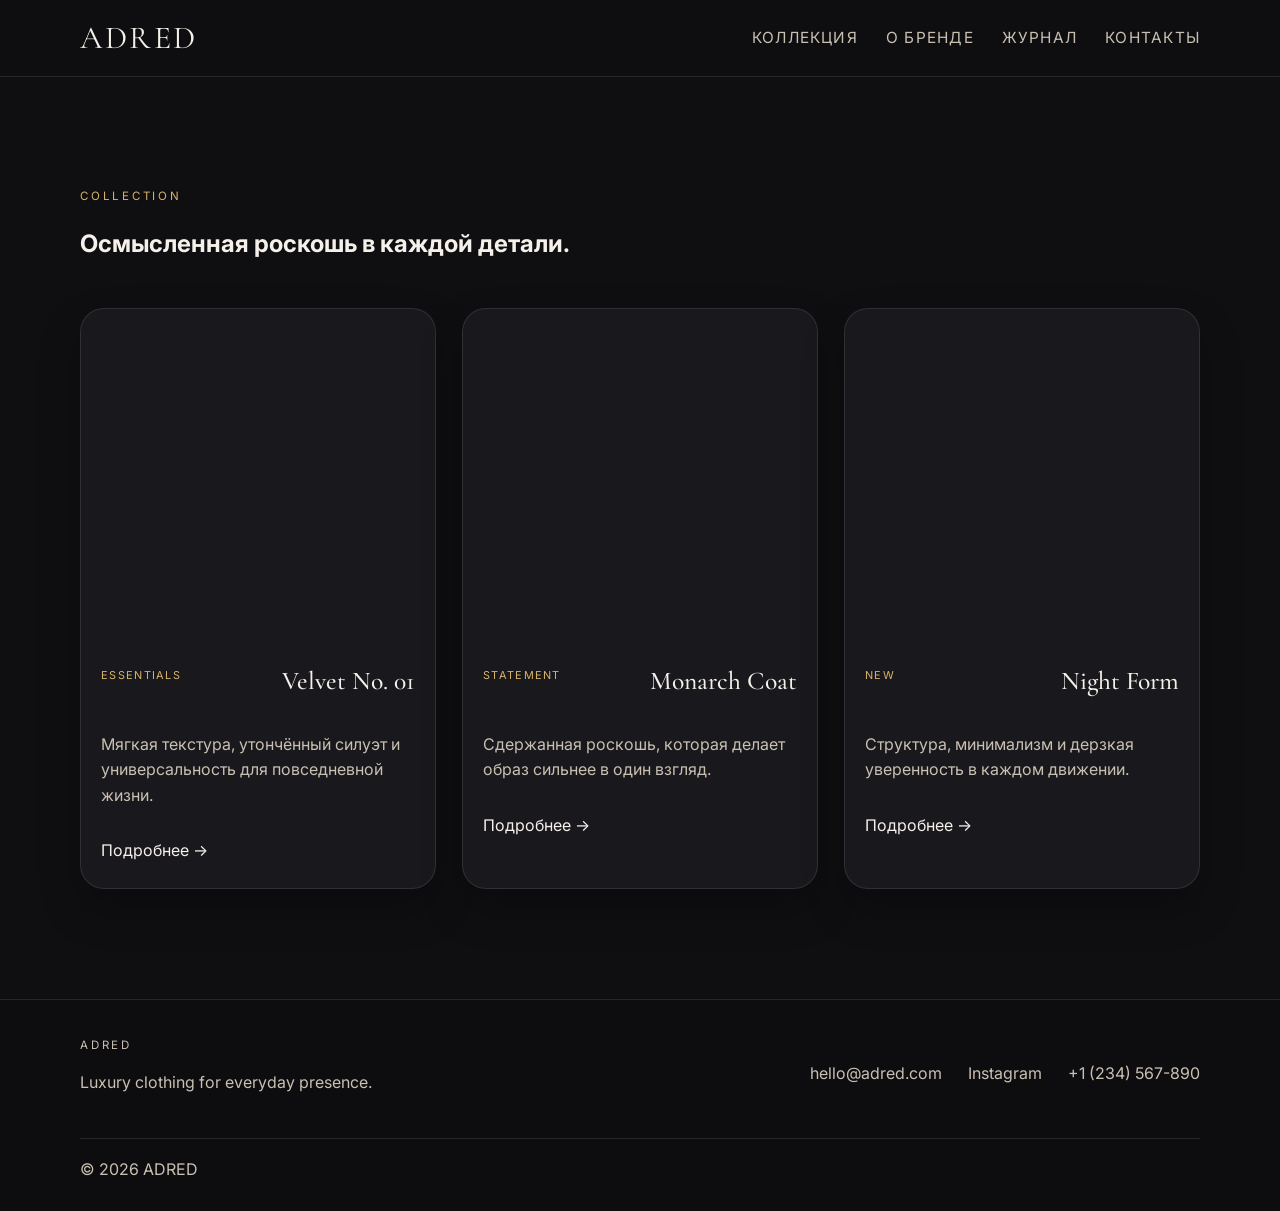
==== about.html @ 73dd9aaa "Create a multi-page luxury storefront for ADRED with dedicated collection and product pages." ====
<!DOCTYPE html>
<html lang="ru">
  <head>
    <meta charset="UTF-8" />
    <meta name="viewport" content="width=device-width, initial-scale=1.0" />
    <title>ADRED | Коллекция</title>
    <link rel="preconnect" href="https://fonts.googleapis.com" />
    <link rel="preconnect" href="https://fonts.gstatic.com" crossorigin />
    <link
      href="https://fonts.googleapis.com/css2?family=Cormorant+Garamond:wght@400;500;600;700&family=Inter:wght@400;500;600;700&display=swap"
      rel="stylesheet"
    />
    <link rel="stylesheet" href="styles.css" />
  </head>
  <body>
    <header class="site-header">
      <div class="container nav-wrap">
        <a href="index.html" class="brand" aria-label="ADRED home">ADRED</a>
        <nav class="main-nav" aria-label="Main navigation">
          <a href="collection.html">Коллекция</a>
          <a href="about.html">О бренде</a>
          <a href="journal.html">Журнал</a>
          <a href="contact.html">Контакты</a>
        </nav>
        <button class="nav-toggle" aria-label="Toggle menu" aria-expanded="false">
          <span></span>
          <span></span>
          <span></span>
        </button>
      </div>
    </header>

    <main class="page-shell">
      <section class="section-spacing">
        <div class="container">
          <div class="section-heading page-header">
            <p class="eyebrow">Collection</p>
            <h1>Осмысленная роскошь в каждой детали.</h1>
          </div>

          <div class="product-grid product-grid-page">
            <article class="product-card">
              <div class="product-image image-one"></div>
              <div class="product-info">
                <div>
                  <span class="tag">Essentials</span>
                  <h3>Velvet No. 01</h3>
                </div>
                <p>Мягкая текстура, утончённый силуэт и универсальность для повседневной жизни.</p>
                <a href="product-velvet.html" class="text-link">Подробнее →</a>
              </div>
            </article>

            <article class="product-card">
              <div class="product-image image-two"></div>
              <div class="product-info">
                <div>
                  <span class="tag">Statement</span>
                  <h3>Monarch Coat</h3>
                </div>
                <p>Сдержанная роскошь, которая делает образ сильнее в один взгляд.</p>
                <a href="product-monarch.html" class="text-link">Подробнее →</a>
              </div>
            </article>

            <article class="product-card">
              <div class="product-image image-three"></div>
              <div class="product-info">
                <div>
                  <span class="tag">New</span>
                  <h3>Night Form</h3>
                </div>
                <p>Структура, минимализм и дерзкая уверенность в каждом движении.</p>
                <a href="product-night.html" class="text-link">Подробнее →</a>
              </div>
            </article>
          </div>
        </div>
      </section>
    </main>

    <footer class="site-footer">
      <div class="container footer-wrap">
        <div>
          <p class="eyebrow white">ADRED</p>
          <p>Luxury clothing for everyday presence.</p>
        </div>
        <div class="footer-links">
          <a href="mailto:hello@adred.com">hello@adred.com</a>
          <a href="https://instagram.com" target="_blank" rel="noreferrer">Instagram</a>
          <a href="tel:+1234567890">+1 (234) 567-890</a>
        </div>
      </div>
      <div class="container footer-bottom">
        <span>© <span id="year"></span> ADRED</span>
      </div>
    </footer>

    <script src="script.js"></script>
  </body>
</html>
---- styles.css ----
:root {
  --bg: #0f0f12;
  --panel: #17171b;
  --panel-soft: #19181d;
  --text: #f5f1ea;
  --muted: #c9c0b2;
  --gold: #d8b36a;
  --gold-soft: rgba(216, 179, 106, 0.2);
  --line: rgba(255, 255, 255, 0.1);
  --shadow: rgba(0, 0, 0, 0.25);
}

* {
  box-sizing: border-box;
}

html {
  scroll-behavior: smooth;
}

body {
  margin: 0;
  background: var(--bg);
  color: var(--text);
  font-family: "Inter", sans-serif;
  line-height: 1.6;
}

a {
  color: inherit;
  text-decoration: none;
}

img {
  max-width: 100%;
  display: block;
}

.container {
  width: min(1120px, calc(100% - 40px));
  margin: 0 auto;
}

.section-spacing {
  padding: 110px 0;
}

.site-header {
  position: sticky;
  top: 0;
  z-index: 20;
  backdrop-filter: blur(12px);
  background: rgba(15, 15, 18, 0.7);
  border-bottom: 1px solid var(--line);
}

.nav-wrap {
  display: flex;
  align-items: center;
  justify-content: space-between;
  min-height: 76px;
}

.brand {
  font-family: "Cormorant Garamond", serif;
  font-size: clamp(2rem, 2vw, 2.6rem);
  letter-spacing: 0.08em;
  color: var(--text);
}

.main-nav {
  display: flex;
  gap: 28px;
  align-items: center;
  color: var(--muted);
  font-size: 0.96rem;
  letter-spacing: 0.08em;
  text-transform: uppercase;
}

.main-nav a {
  transition: color 0.25s ease;
}

.main-nav a:hover,
.main-nav a:focus-visible {
  color: var(--text);
}

.nav-toggle {
  display: none;
  width: 46px;
  height: 46px;
  padding: 0;
  background: transparent;
  border: 1px solid var(--line);
  border-radius: 8px;
  cursor: pointer;
}

.nav-toggle span {
  display: block;
  width: 22px;
  height: 2px;
  background: var(--text);
  margin: 5px auto;
  border-radius: 10px;
}

.hero {
  position: relative;
  min-height: 700px;
  display: flex;
  align-items: center;
  background-image: url("https://images.unsplash.com/photo-1529139574466-a303027c1d8b?auto=format&fit=crop&w=1600&q=80");
  background-size: cover;
  background-position: center;
}

.hero-overlay {
  position: absolute;
  inset: 0;
  background: linear-gradient(90deg, rgba(12, 12, 15, 0.85), rgba(12, 12, 15, 0.38));
}

.hero-inner {
  position: relative;
  z-index: 1;
  padding: 80px 0 70px;
}

.hero-copy {
  max-width: 620px;
}

.eyebrow {
  margin: 0 0 12px;
  color: var(--gold);
  font-size: 0.72rem;
  letter-spacing: 0.24em;
  text-transform: uppercase;
}

.white {
  color: var(--text);
}

.hero h1,
.section-heading h2,
.story-copy h2 {
  margin: 0;
  font-family: "Cormorant Garamond", serif;
  font-weight: 600;
  letter-spacing: -0.02em;
  line-height: 0.98;
}

.hero h1 {
  font-size: clamp(3.2rem, 6vw, 6rem);
  max-width: 630px;
}

.lead {
  max-width: 560px;
  margin: 20px 0 0;
  color: var(--muted);
  font-size: 1.05rem;
}

.hero-actions {
  display: flex;
  flex-wrap: wrap;
  gap: 18px;
  margin-top: 32px;
}

.btn {
  display: inline-flex;
  align-items: center;
  justify-content: center;
  min-height: 52px;
  padding: 0 28px;
  font-size: 0.82rem;
  letter-spacing: 0.12em;
  text-transform: uppercase;
  border-radius: 999px;
  transition: transform 0.2s ease, box-shadow 0.2s ease;
}

.btn:hover,
.btn:focus-visible {
  transform: translateY(-1px);
}

.btn-primary {
  background: var(--gold);
  color: #130f0d;
  box-shadow: 0 12px 30px var(--gold-soft);
}

.btn-secondary {
  border: 1px solid rgba(255, 255, 255, 0.2);
  color: var(--text);
  background: rgba(255, 255, 255, 0.02);
}

.tags {
  display: flex;
  flex-wrap: wrap;
  gap: 12px;
  margin-top: 28px;
}

.tags span {
  border: 1px solid var(--line);
  border-radius: 999px;
  padding: 9px 14px;
  color: var(--muted);
  background: rgba(255, 255, 255, 0.02);
  font-size: 0.75rem;
  letter-spacing: 0.08em;
  text-transform: uppercase;
}

.metrics {
  background: #141417;
  border-top: 1px solid var(--line);
  border-bottom: 1px solid var(--line);
}

.metrics-grid {
  display: grid;
  grid-template-columns: repeat(3, minmax(0, 1fr));
  gap: 28px;
  padding: 32px 0;
}

.metrics-grid div {
  display: flex;
  flex-direction: column;
  align-items: center;
  gap: 8px;
  text-align: center;
}

.metrics-grid strong {
  color: var(--gold);
  font-size: clamp(2rem, 2vw, 2.8rem);
  font-family: "Cormorant Garamond", serif;
  line-height: 1;
}

.metrics-grid span {
  color: var(--muted);
  font-size: 0.82rem;
  text-transform: uppercase;
  letter-spacing: 0.08em;
}

.section-heading {
  margin-bottom: 44px;
}

.section-heading h2,
.story-copy h2 {
  font-size: clamp(2.5rem, 4vw, 4rem);
}

.product-grid,
.journal-grid {
  display: grid;
  grid-template-columns: repeat(3, minmax(0, 1fr));
  gap: 26px;
}

.product-card,
.journal-card {
  background: var(--panel-soft);
  border: 1px solid var(--line);
  border-radius: 24px;
  overflow: hidden;
  box-shadow: 0 20px 40px var(--shadow);
}

.product-image,
.journal-visual {
  background-size: cover;
  background-position: center;
  min-height: 320px;
}

.image-one {
  background-image: url("https://images.unsplash.com/photo-1524504388940-b1c1722653e1?auto=format&fit=crop&w=900&q=80");
}

.image-two {
  background-image: url("https://images.unsplash.com/photo-1496747611176-843222e1e57c?auto=format&fit=crop&w=900&q=80");
}

.image-three {
  background-image: url("https://images.unsplash.com/photo-1483985988355-763728e1935b?auto=format&fit=crop&w=900&q=80");
}

.product-info,
.journal-content {
  padding: 22px 20px 24px;
}

.product-info {
  display: flex;
  flex-direction: column;
  gap: 14px;
}

.product-info div {
  display: flex;
  justify-content: space-between;
  gap: 12px;
  align-items: center;
}

.tag,
.journal-content span {
  display: inline-block;
  font-size: 0.68rem;
  letter-spacing: 0.12em;
  text-transform: uppercase;
  color: var(--gold);
}

.product-info h3,
.journal-content h3 {
  margin: 10px 0 0;
  font-size: 1.6rem;
  font-weight: 500;
  font-family: "Cormorant Garamond", serif;
}

.product-info p,
.story-copy p,
.story-copy li,
.site-footer p,
.footer-links a {
  color: var(--muted);
}

.story-grid {
  display: grid;
  grid-template-columns: 1.05fr 1fr;
  gap: 46px;
  align-items: center;
}

.story-image {
  min-height: 620px;
  border-radius: 30px;
  background-image: url("https://images.unsplash.com/photo-1521572267360-ee0c2909d518?auto=format&fit=crop&w=1200&q=80");
  background-size: cover;
  background-position: center;
  border: 1px solid var(--line);
}

.story-copy ul {
  list-style: none;
  padding: 0;
  margin: 28px 0 0;
  display: grid;
  gap: 14px;
}

.story-copy li {
  position: relative;
  padding-left: 22px;
}

.story-copy li::before {
  content: "";
  position: absolute;
  left: 0;
  top: 11px;
  width: 10px;
  height: 10px;
  border-radius: 50%;
  background: var(--gold);
}

.visual-one {
  background-image: url("https://images.unsplash.com/photo-1529139574466-a303027c1d8b?auto=format&fit=crop&w=900&q=80");
}

.visual-two {
  background-image: url("https://images.unsplash.com/photo-1515886657613-9f3515b0c78f?auto=format&fit=crop&w=900&q=80");
}

.visual-three {
  background-image: url("https://images.unsplash.com/photo-1524504388940-b1c1722653e1?auto=format&fit=crop&w=900&q=80");
}

.site-footer {
  background: #0d0d10;
  border-top: 1px solid var(--line);
  padding-top: 36px;
}

.footer-wrap {
  display: flex;
  flex-wrap: wrap;
  justify-content: space-between;
  gap: 24px;
  padding-bottom: 26px;
}

.footer-links {
  display: flex;
  flex-wrap: wrap;
  gap: 18px 26px;
  align-items: center;
}

.footer-bottom {
  padding: 18px 0 28px;
  border-top: 1px solid var(--line);
  color: var(--muted);
}

@media (max-width: 820px) {
  .main-nav {
    position: absolute;
    top: 76px;
    left: 20px;
    right: 20px;
    display: none;
    flex-direction: column;
    align-items: flex-start;
    gap: 16px;
    background: rgba(15, 15, 18, 0.96);
    border: 1px solid var(--line);
    border-radius: 16px;
    padding: 20px;
  }

  .main-nav.is-open {
    display: flex;
  }

  .nav-toggle {
    display: inline-block;
  }

  .product-grid,
  .journal-grid,
  .metrics-grid,
  .story-grid {
    grid-template-columns: 1fr;
  }

  .section-spacing {
    padding: 90px 0;
  }
}
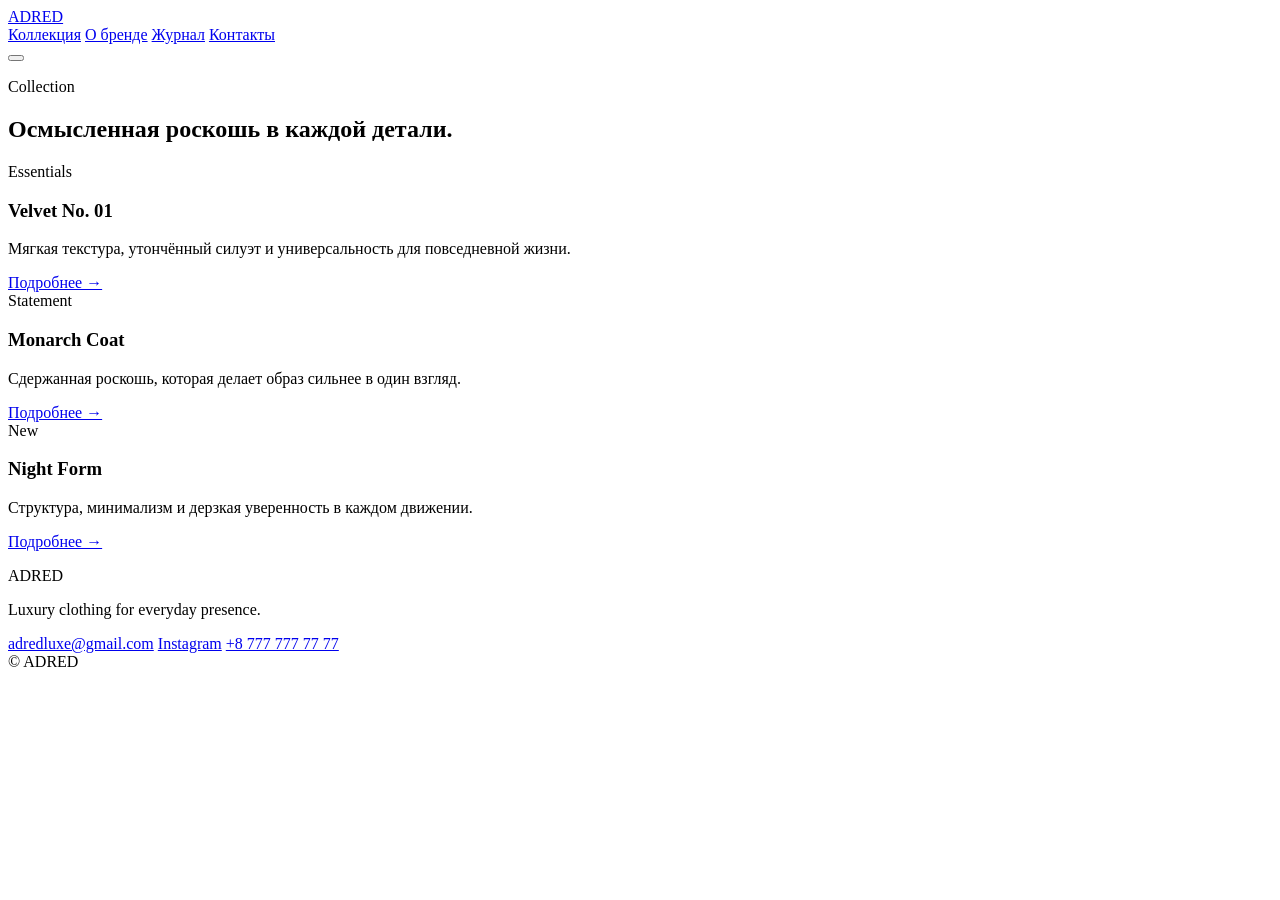
==== commit f3491e39: "Apply the requested ADRED brand details and marketing text to the storefront." ====
--- a/about.html
+++ b/about.html
@@ -86,9 +86,9 @@
           <p>Luxury clothing for everyday presence.</p>
         </div>
         <div class="footer-links">
-          <a href="mailto:hello@adred.com">hello@adred.com</a>
-          <a href="https://instagram.com" target="_blank" rel="noreferrer">Instagram</a>
-          <a href="tel:+1234567890">+1 (234) 567-890</a>
+          <a href="mailto:adredluxe@gmail.com">adredluxe@gmail.com</a>
+          <a href="https://www.instagram.com/luxe_adred/" target="_blank" rel="noreferrer">Instagram</a>
+          <a href="tel:+87777777777">+8 777 777 77 77</a>
         </div>
       </div>
       <div class="container footer-bottom">
--- a/styles.css
+++ b/styles.css
@@ -1,460 +1,73 @@
-:root {
-  --bg: #0f0f12;
-  --panel: #17171b;
-  --panel-soft: #19181d;
-  --text: #f5f1ea;
-  --muted: #c9c0b2;
-  --gold: #d8b36a;
-  --gold-soft: rgba(216, 179, 106, 0.2);
-  --line: rgba(255, 255, 255, 0.1);
-  --shadow: rgba(0, 0, 0, 0.25);
-}
+<!DOCTYPE html>
+<html lang="ru">
+  <head>
+    <meta charset="UTF-8" />
+    <meta name="viewport" content="width=device-width, initial-scale=1.0" />
+    <title>ADRED | Night Form</title>
+    <link rel="preconnect" href="https://fonts.googleapis.com" />
+    <link rel="preconnect" href="https://fonts.gstatic.com" crossorigin />
+    <link
+      href="https://fonts.googleapis.com/css2?family=Cormorant+Garamond:wght@400;500;600;700&family=Inter:wght@400;500;600;700&display=swap"
+      rel="stylesheet"
+    />
+    <link rel="stylesheet" href="styles.css" />
+  </head>
+  <body>
+    <header class="site-header">
+      <div class="container nav-wrap">
+        <a href="index.html" class="brand" aria-label="ADRED home">ADRED</a>
+        <nav class="main-nav" aria-label="Main navigation">
+          <a href="collection.html">Коллекция</a>
+          <a href="about.html">О бренде</a>
+          <a href="journal.html">Журнал</a>
+          <a href="contact.html">Контакты</a>
+        </nav>
+        <button class="nav-toggle" aria-label="Toggle menu" aria-expanded="false">
+          <span></span>
+          <span></span>
+          <span></span>
+        </button>
+      </div>
+    </header>
 
-* {
-  box-sizing: border-box;
-}
+    <main class="page-shell product-page">
+      <div class="container product-layout">
+        <div class="product-gallery image-three large-image"></div>
+        <div class="product-copy">
+          <p class="eyebrow">New</p>
+          <h1>Night Form</h1>
+          <p class="price">€540</p>
+          <p>
+            Современный минимализм с более глубокой драматичной линией — модель для тех,
+            кто предпочитает спокойную уверенность и визуальную силу в одном образе.
+          </p>
+          <ul>
+            <li>Эстетика сдержанной роскоши</li>
+            <li>Лёгкая, но плотная структура ткани</li>
+            <li>Модель для вечера, поездок и сильных выходов</li>
+          </ul>
+          <a href="contact.html" class="btn btn-primary">Заказать</a>
+        </div>
+      </div>
+    </main>
 
-html {
-  scroll-behavior: smooth;
-}
+    <footer class="site-footer">
+      <div class="container footer-wrap">
+        <div>
+          <p class="eyebrow white">ADRED</p>
+          <p>Luxury clothing for everyday presence.</p>
+        </div>
+        <div class="footer-links">
+          <a href="mailto:adredluxe@gmail.com">adredluxe@gmail.com</a>
+          <a href="https://www.instagram.com/luxe_adred/" target="_blank" rel="noreferrer">Instagram</a>
+          <a href="tel:+87777777777">+8 777 777 77 77</a>
+        </div>
+      </div>
+      <div class="container footer-bottom">
+        <span>© <span id="year"></span> ADRED</span>
+      </div>
+    </footer>
 
-body {
-  margin: 0;
-  background: var(--bg);
-  color: var(--text);
-  font-family: "Inter", sans-serif;
-  line-height: 1.6;
-}
-
-a {
-  color: inherit;
-  text-decoration: none;
-}
-
-img {
-  max-width: 100%;
-  display: block;
-}
-
-.container {
-  width: min(1120px, calc(100% - 40px));
-  margin: 0 auto;
-}
-
-.section-spacing {
-  padding: 110px 0;
-}
-
-.site-header {
-  position: sticky;
-  top: 0;
-  z-index: 20;
-  backdrop-filter: blur(12px);
-  background: rgba(15, 15, 18, 0.7);
-  border-bottom: 1px solid var(--line);
-}
-
-.nav-wrap {
-  display: flex;
-  align-items: center;
-  justify-content: space-between;
-  min-height: 76px;
-}
-
-.brand {
-  font-family: "Cormorant Garamond", serif;
-  font-size: clamp(2rem, 2vw, 2.6rem);
-  letter-spacing: 0.08em;
-  color: var(--text);
-}
-
-.main-nav {
-  display: flex;
-  gap: 28px;
-  align-items: center;
-  color: var(--muted);
-  font-size: 0.96rem;
-  letter-spacing: 0.08em;
-  text-transform: uppercase;
-}
-
-.main-nav a {
-  transition: color 0.25s ease;
-}
-
-.main-nav a:hover,
-.main-nav a:focus-visible {
-  color: var(--text);
-}
-
-.nav-toggle {
-  display: none;
-  width: 46px;
-  height: 46px;
-  padding: 0;
-  background: transparent;
-  border: 1px solid var(--line);
-  border-radius: 8px;
-  cursor: pointer;
-}
-
-.nav-toggle span {
-  display: block;
-  width: 22px;
-  height: 2px;
-  background: var(--text);
-  margin: 5px auto;
-  border-radius: 10px;
-}
-
-.hero {
-  position: relative;
-  min-height: 700px;
-  display: flex;
-  align-items: center;
-  background-image: url("https://images.unsplash.com/photo-1529139574466-a303027c1d8b?auto=format&fit=crop&w=1600&q=80");
-  background-size: cover;
-  background-position: center;
-}
-
-.hero-overlay {
-  position: absolute;
-  inset: 0;
-  background: linear-gradient(90deg, rgba(12, 12, 15, 0.85), rgba(12, 12, 15, 0.38));
-}
-
-.hero-inner {
-  position: relative;
-  z-index: 1;
-  padding: 80px 0 70px;
-}
-
-.hero-copy {
-  max-width: 620px;
-}
-
-.eyebrow {
-  margin: 0 0 12px;
-  color: var(--gold);
-  font-size: 0.72rem;
-  letter-spacing: 0.24em;
-  text-transform: uppercase;
-}
-
-.white {
-  color: var(--text);
-}
-
-.hero h1,
-.section-heading h2,
-.story-copy h2 {
-  margin: 0;
-  font-family: "Cormorant Garamond", serif;
-  font-weight: 600;
-  letter-spacing: -0.02em;
-  line-height: 0.98;
-}
-
-.hero h1 {
-  font-size: clamp(3.2rem, 6vw, 6rem);
-  max-width: 630px;
-}
-
-.lead {
-  max-width: 560px;
-  margin: 20px 0 0;
-  color: var(--muted);
-  font-size: 1.05rem;
-}
-
-.hero-actions {
-  display: flex;
-  flex-wrap: wrap;
-  gap: 18px;
-  margin-top: 32px;
-}
-
-.btn {
-  display: inline-flex;
-  align-items: center;
-  justify-content: center;
-  min-height: 52px;
-  padding: 0 28px;
-  font-size: 0.82rem;
-  letter-spacing: 0.12em;
-  text-transform: uppercase;
-  border-radius: 999px;
-  transition: transform 0.2s ease, box-shadow 0.2s ease;
-}
-
-.btn:hover,
-.btn:focus-visible {
-  transform: translateY(-1px);
-}
-
-.btn-primary {
-  background: var(--gold);
-  color: #130f0d;
-  box-shadow: 0 12px 30px var(--gold-soft);
-}
-
-.btn-secondary {
-  border: 1px solid rgba(255, 255, 255, 0.2);
-  color: var(--text);
-  background: rgba(255, 255, 255, 0.02);
-}
-
-.tags {
-  display: flex;
-  flex-wrap: wrap;
-  gap: 12px;
-  margin-top: 28px;
-}
-
-.tags span {
-  border: 1px solid var(--line);
-  border-radius: 999px;
-  padding: 9px 14px;
-  color: var(--muted);
-  background: rgba(255, 255, 255, 0.02);
-  font-size: 0.75rem;
-  letter-spacing: 0.08em;
-  text-transform: uppercase;
-}
-
-.metrics {
-  background: #141417;
-  border-top: 1px solid var(--line);
-  border-bottom: 1px solid var(--line);
-}
-
-.metrics-grid {
-  display: grid;
-  grid-template-columns: repeat(3, minmax(0, 1fr));
-  gap: 28px;
-  padding: 32px 0;
-}
-
-.metrics-grid div {
-  display: flex;
-  flex-direction: column;
-  align-items: center;
-  gap: 8px;
-  text-align: center;
-}
-
-.metrics-grid strong {
-  color: var(--gold);
-  font-size: clamp(2rem, 2vw, 2.8rem);
-  font-family: "Cormorant Garamond", serif;
-  line-height: 1;
-}
-
-.metrics-grid span {
-  color: var(--muted);
-  font-size: 0.82rem;
-  text-transform: uppercase;
-  letter-spacing: 0.08em;
-}
-
-.section-heading {
-  margin-bottom: 44px;
-}
-
-.section-heading h2,
-.story-copy h2 {
-  font-size: clamp(2.5rem, 4vw, 4rem);
-}
-
-.product-grid,
-.journal-grid {
-  display: grid;
-  grid-template-columns: repeat(3, minmax(0, 1fr));
-  gap: 26px;
-}
-
-.product-card,
-.journal-card {
-  background: var(--panel-soft);
-  border: 1px solid var(--line);
-  border-radius: 24px;
-  overflow: hidden;
-  box-shadow: 0 20px 40px var(--shadow);
-}
-
-.product-image,
-.journal-visual {
-  background-size: cover;
-  background-position: center;
-  min-height: 320px;
-}
-
-.image-one {
-  background-image: url("https://images.unsplash.com/photo-1524504388940-b1c1722653e1?auto=format&fit=crop&w=900&q=80");
-}
-
-.image-two {
-  background-image: url("https://images.unsplash.com/photo-1496747611176-843222e1e57c?auto=format&fit=crop&w=900&q=80");
-}
-
-.image-three {
-  background-image: url("https://images.unsplash.com/photo-1483985988355-763728e1935b?auto=format&fit=crop&w=900&q=80");
-}
-
-.product-info,
-.journal-content {
-  padding: 22px 20px 24px;
-}
-
-.product-info {
-  display: flex;
-  flex-direction: column;
-  gap: 14px;
-}
-
-.product-info div {
-  display: flex;
-  justify-content: space-between;
-  gap: 12px;
-  align-items: center;
-}
-
-.tag,
-.journal-content span {
-  display: inline-block;
-  font-size: 0.68rem;
-  letter-spacing: 0.12em;
-  text-transform: uppercase;
-  color: var(--gold);
-}
-
-.product-info h3,
-.journal-content h3 {
-  margin: 10px 0 0;
-  font-size: 1.6rem;
-  font-weight: 500;
-  font-family: "Cormorant Garamond", serif;
-}
-
-.product-info p,
-.story-copy p,
-.story-copy li,
-.site-footer p,
-.footer-links a {
-  color: var(--muted);
-}
-
-.story-grid {
-  display: grid;
-  grid-template-columns: 1.05fr 1fr;
-  gap: 46px;
-  align-items: center;
-}
-
-.story-image {
-  min-height: 620px;
-  border-radius: 30px;
-  background-image: url("https://images.unsplash.com/photo-1521572267360-ee0c2909d518?auto=format&fit=crop&w=1200&q=80");
-  background-size: cover;
-  background-position: center;
-  border: 1px solid var(--line);
-}
-
-.story-copy ul {
-  list-style: none;
-  padding: 0;
-  margin: 28px 0 0;
-  display: grid;
-  gap: 14px;
-}
-
-.story-copy li {
-  position: relative;
-  padding-left: 22px;
-}
-
-.story-copy li::before {
-  content: "";
-  position: absolute;
-  left: 0;
-  top: 11px;
-  width: 10px;
-  height: 10px;
-  border-radius: 50%;
-  background: var(--gold);
-}
-
-.visual-one {
-  background-image: url("https://images.unsplash.com/photo-1529139574466-a303027c1d8b?auto=format&fit=crop&w=900&q=80");
-}
-
-.visual-two {
-  background-image: url("https://images.unsplash.com/photo-1515886657613-9f3515b0c78f?auto=format&fit=crop&w=900&q=80");
-}
-
-.visual-three {
-  background-image: url("https://images.unsplash.com/photo-1524504388940-b1c1722653e1?auto=format&fit=crop&w=900&q=80");
-}
-
-.site-footer {
-  background: #0d0d10;
-  border-top: 1px solid var(--line);
-  padding-top: 36px;
-}
-
-.footer-wrap {
-  display: flex;
-  flex-wrap: wrap;
-  justify-content: space-between;
-  gap: 24px;
-  padding-bottom: 26px;
-}
-
-.footer-links {
-  display: flex;
-  flex-wrap: wrap;
-  gap: 18px 26px;
-  align-items: center;
-}
-
-.footer-bottom {
-  padding: 18px 0 28px;
-  border-top: 1px solid var(--line);
-  color: var(--muted);
-}
-
-@media (max-width: 820px) {
-  .main-nav {
-    position: absolute;
-    top: 76px;
-    left: 20px;
-    right: 20px;
-    display: none;
-    flex-direction: column;
-    align-items: flex-start;
-    gap: 16px;
-    background: rgba(15, 15, 18, 0.96);
-    border: 1px solid var(--line);
-    border-radius: 16px;
-    padding: 20px;
-  }
-
-  .main-nav.is-open {
-    display: flex;
-  }
-
-  .nav-toggle {
-    display: inline-block;
-  }
-
-  .product-grid,
-  .journal-grid,
-  .metrics-grid,
-  .story-grid {
-    grid-template-columns: 1fr;
-  }
-
-  .section-spacing {
-    padding: 90px 0;
-  }
-}
+    <script src="script.js"></script>
+  </body>
+</html>
